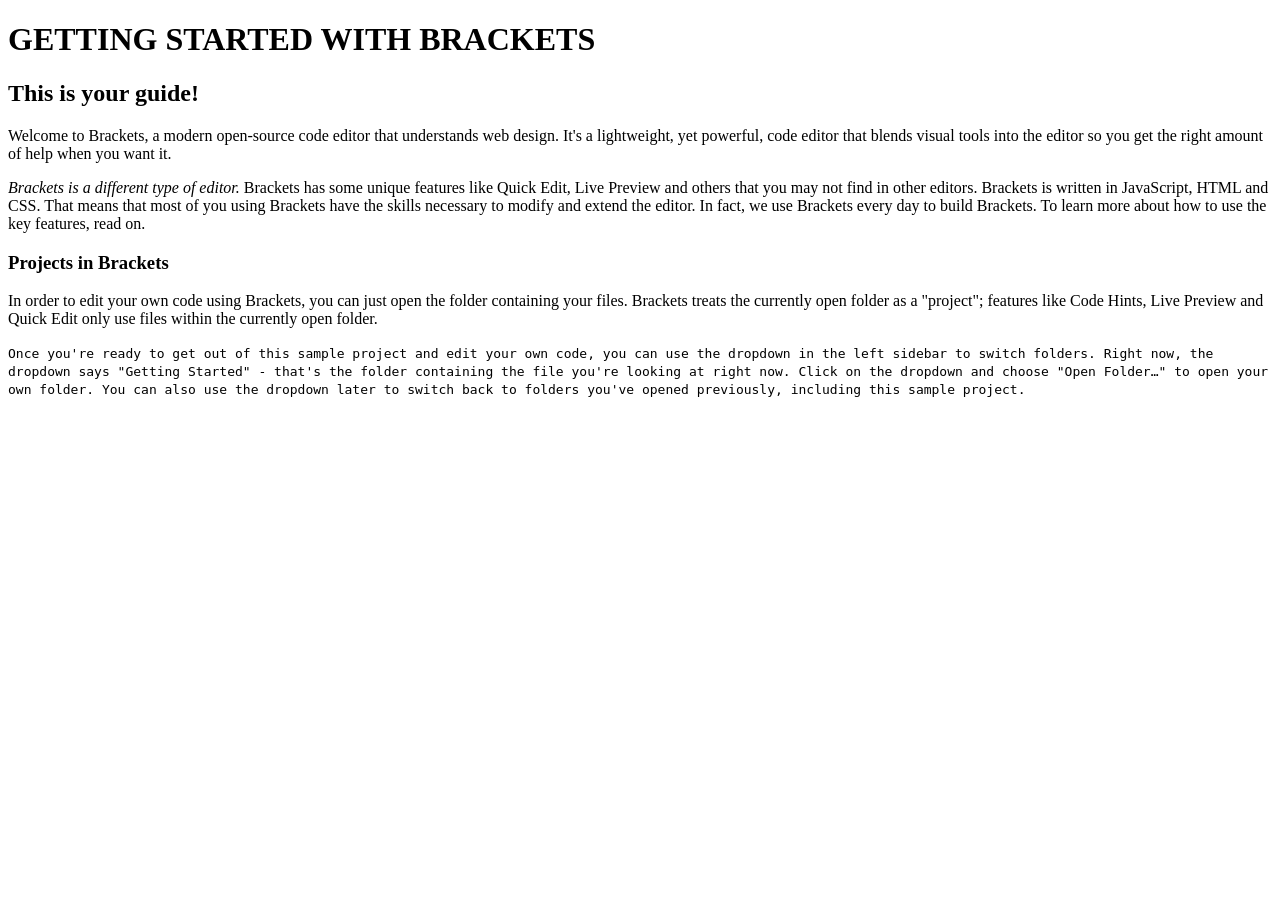
==== index.html @ 34ff7b87 "second" ====
<!DOCTYPE html>
<html>

    <head>
        <meta charset="utf-8">
        <meta http-equiv="X-UA-Compatible" content="IE=edge">
        <title>GETTING STARTED WITH BRACKETS</title>
        <meta name="description" content="An interactive getting started guide for Brackets.">
        <link rel="stylesheet" href="main.css">
    </head>
    <body>

        <h1>GETTING STARTED WITH BRACKETS</h1>
        <h2>This is your guide!</h2>

        <!--
            MADE WITH <3 AND JAVASCRIPT
        -->

        <p>
            Welcome to Brackets, a modern open-source code editor that understands web design. It's a lightweight,
            yet powerful, code editor that blends visual tools into the editor so you get the right amount of help
            when you want it.
        </p>

        <!--
            WHAT IS BRACKETS?
        -->
        <p>
            <em>Brackets is a different type of editor.</em>
            Brackets has some unique features like Quick Edit, Live Preview and others that you may not find in other
            editors. Brackets is written in JavaScript, HTML and CSS. That means that most of you using Brackets
            have the skills necessary to modify and extend the editor. In fact, we use Brackets every day to build
            Brackets. To learn more about how to use the key features, read on.
        </p>

        <!--
            GET STARTED WITH YOUR OWN FILES
        -->

        <h3>Projects in Brackets</h3>
        <p>
            In order to edit your own code using Brackets, you can just open the folder containing your files.
            Brackets treats the currently open folder as a "project"; features like Code Hints, Live Preview and
            Quick Edit only use files within the currently open folder.
        </p>

        <samp>
            Once you're ready to get out of this sample project and edit your own code, you can use the dropdown
            in the left sidebar to switch folders. Right now, the dropdown says "Getting Started" - that's the
            folder containing the file you're looking at right now. Click on the dropdown and choose "Open Folder…"
            to open your own folder.
            You can also use the dropdown later to switch back to folders you've opened previously, including this
            sample project.

        </samp>
    </body>
</html>
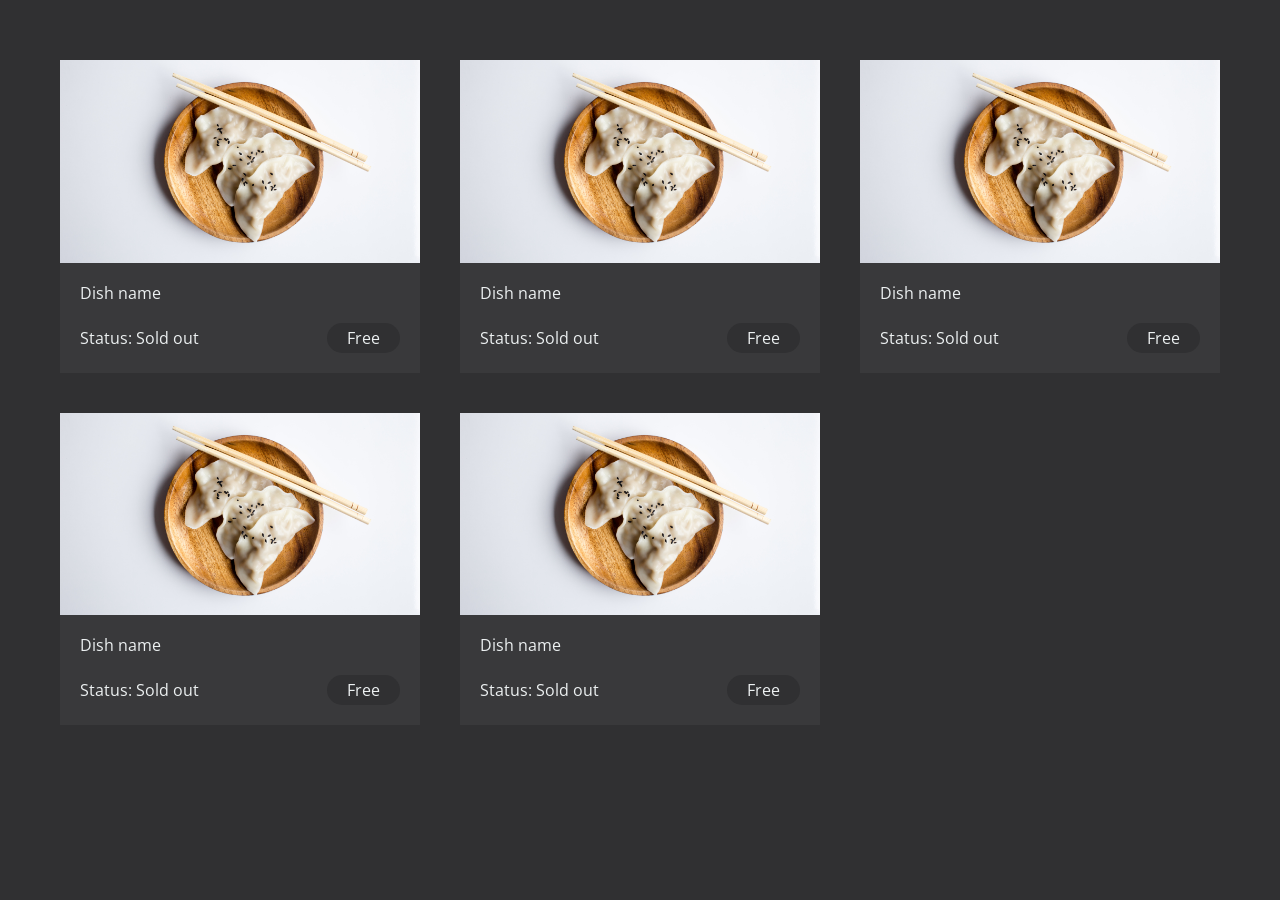
==== commit 1e703c92: "Playing around" ====
--- a/index.html
+++ b/index.html
@@ -1,58 +1,105 @@
 <!DOCTYPE html>
-<html>
-
-    <head>
-        <meta charset="utf-8">
-        <meta http-equiv="X-UA-Compatible" content="IE=edge">
-        <title>GETTING STARTED WITH BRACKETS</title>
-        <meta name="description" content="An interactive getting started guide for Brackets.">
-        <link rel="stylesheet" href="main.css">
-    </head>
-    <body>
-
-        <h1>GETTING STARTED WITH BRACKETS</h1>
-        <h2>This is your guide!</h2>
-
-        <!--
-            MADE WITH <3 AND JAVASCRIPT
-        -->
-
-        <p>
-            Welcome to Brackets, a modern open-source code editor that understands web design. It's a lightweight,
-            yet powerful, code editor that blends visual tools into the editor so you get the right amount of help
-            when you want it.
-        </p>
-
-        <!--
-            WHAT IS BRACKETS?
-        -->
-        <p>
-            <em>Brackets is a different type of editor.</em>
-            Brackets has some unique features like Quick Edit, Live Preview and others that you may not find in other
-            editors. Brackets is written in JavaScript, HTML and CSS. That means that most of you using Brackets
-            have the skills necessary to modify and extend the editor. In fact, we use Brackets every day to build
-            Brackets. To learn more about how to use the key features, read on.
-        </p>
-
-        <!--
-            GET STARTED WITH YOUR OWN FILES
-        -->
-
-        <h3>Projects in Brackets</h3>
-        <p>
-            In order to edit your own code using Brackets, you can just open the folder containing your files.
-            Brackets treats the currently open folder as a "project"; features like Code Hints, Live Preview and
-            Quick Edit only use files within the currently open folder.
-        </p>
-
-        <samp>
-            Once you're ready to get out of this sample project and edit your own code, you can use the dropdown
-            in the left sidebar to switch folders. Right now, the dropdown says "Getting Started" - that's the
-            folder containing the file you're looking at right now. Click on the dropdown and choose "Open Folder…"
-            to open your own folder.
-            You can also use the dropdown later to switch back to folders you've opened previously, including this
-            sample project.
-
-        </samp>
-    </body>
+<html lang="en">
+  <head>
+    <meta charset="UTF-8" />
+    <meta name="viewport" content="width=device-width, initial-scale=1.0" />
+    <meta http-equiv="X-UA-Compatible" content="ie=edge" />
+    <title>Card Layout with CSS Grid</title>
+    <link rel="stylesheet" href="style.css" />
+    <link
+      href="https://fonts.googleapis.com/css?family=Open+Sans&display=swap"
+      rel="stylesheet"
+    />
+  </head>
+  <body>
+    <main>
+      <section class="cards">
+        <div class="card">
+          <div class="card__image-container">
+            <img
+              src="images/test.jpg"
+              alt="Detailed image description would go here."
+            />
+          </div>
+          <div class="card__content">
+            <p class="card__title text--medium">
+              Dish name
+            </p>
+            <div class="card__info">
+              <p class="text--medium">Status: <span>Sold out</span>
+              <p class="card__price text--medium">Free</p>
+            </div>
+          </div>
+        </div>
+        <div class="card">
+          <div class="card__image-container">
+            <img
+              src="images/test.jpg"
+              alt="Detailed image description would go here."
+            />
+          </div>
+          <div class="card__content">
+            <p class="card__title text--medium">
+              Dish name
+            </p>
+            <div class="card__info">
+              <p class="text--medium">Status: <span>Sold out</span></p>
+              <p class="card__price text--medium">Free</p>
+            </div>
+          </div>
+        </div>
+        <div class="card">
+          <div class="card__image-container">
+            <img
+              src="images/test.jpg"
+              alt="Detailed image description would go here."
+            />
+          </div>
+          <div class="card__content">
+            <p class="card__title text--medium">
+              Dish name
+            </p>
+            <div class="card__info">
+              <p class="text--medium">Status: <span>Sold out</span></p>
+              <p class="card__price text--medium">Free</p>
+            </div>
+          </div>
+        </div>
+        <div class="card">
+          <div class="card__image-container">
+            <img
+              src="images/test.jpg"
+              alt="Detailed image description would go here."
+            />
+          </div>
+          <div class="card__content">
+            <p class="card__title text--medium">
+              Dish name
+            </p>
+            <div class="card__info">
+              <p class="text--medium">Status: <span>Sold out</span>
+              <p class="card__price text--medium">Free</p>
+            </div>
+          </div>
+        </div>
+        <div class="card">
+          <div class="card__image-container">
+            <img
+              src="images/test.jpg"
+              alt="Detailed image description would go here."
+            />
+          </div>
+          <div class="card__content">
+            <p class="card__title text--medium">
+              Dish name
+            </p>
+            <div class="card__info">
+              <p class="text--medium">Status: <span>Sold out</span>
+              <p class="card__price text--medium">Free</p>
+            </div>
+          </div>
+        </div>
+      </section>
+    </main>
+  </body>
 </html>
--- a/style.css
+++ b/style.css
@@ -0,0 +1,110 @@
+* {
+  box-sizing: border-box;
+  padding: 0;
+  margin: 0;
+}
+
+body {
+  background-color: #303032;
+}
+
+main {
+  display: grid;
+  grid-template-columns: 1fr repeat(12, minmax(auto, 60px)) 1fr;
+  grid-gap: 40px;
+  padding: 60px 0;
+}
+
+.text--medium {
+  font-family: "Open Sans", sans-serif;
+  font-size: 16px;
+  line-height: 20px;
+  font-weight: 400;
+  color: #ecf0f1;
+}
+
+.cards {
+  grid-column: 2 / span 12;
+  display: grid;
+  grid-template-columns: repeat(12, minmax(auto, 60px));
+  grid-gap: 40px;
+}
+
+.card {
+  grid-column-end: span 4;
+  display: flex;
+  flex-direction: column;
+  background-color: #39393b;
+  cursor: pointer;
+  transition: all 0.3s ease 0s;
+}
+
+.card:hover {
+  transform: translateY(-7px);
+}
+
+.card__image-container {
+  width: 100%;
+  padding-top: 56.25%;
+  overflow: hidden;
+  position: relative;
+}
+
+.card__image-container img {
+  width: 100%;
+  position: absolute;
+  top: 50%;
+  left: 50%;
+  transform: translate(-50%, -50%);
+}
+
+.card__content {
+  padding: 20px;
+}
+
+.card__title {
+  margin-bottom: 20px;
+}
+
+.card__info {
+  display: flex;
+  align-self: end;
+  align-items: center;
+}
+
+.card__price {
+  margin-left: auto;
+  padding: 5px 20px;
+  background-color: #303032;
+  border-radius: 20px;
+}
+
+@media only screen and (max-width: 1000px) {
+  .card {
+    grid-column-end: span 6;
+  }
+}
+
+@media only screen and (max-width: 700px) {
+  main {
+    grid-gap: 20px;
+  }
+  .card {
+    grid-column-end: span 12;
+  }
+}
+
+@media only screen and (max-width: 500px) {
+  main {
+    grid-template-columns: 10px repeat(6, 1fr) 10px;
+    grid-gap: 10px;
+  }
+  .cards {
+    grid-column: 2 / span 6;
+    grid-template-columns: repeat(6, 1fr);
+    grid-gap: 20px;
+  }
+  .card {
+    grid-column-end: span 6;
+  }
+}
